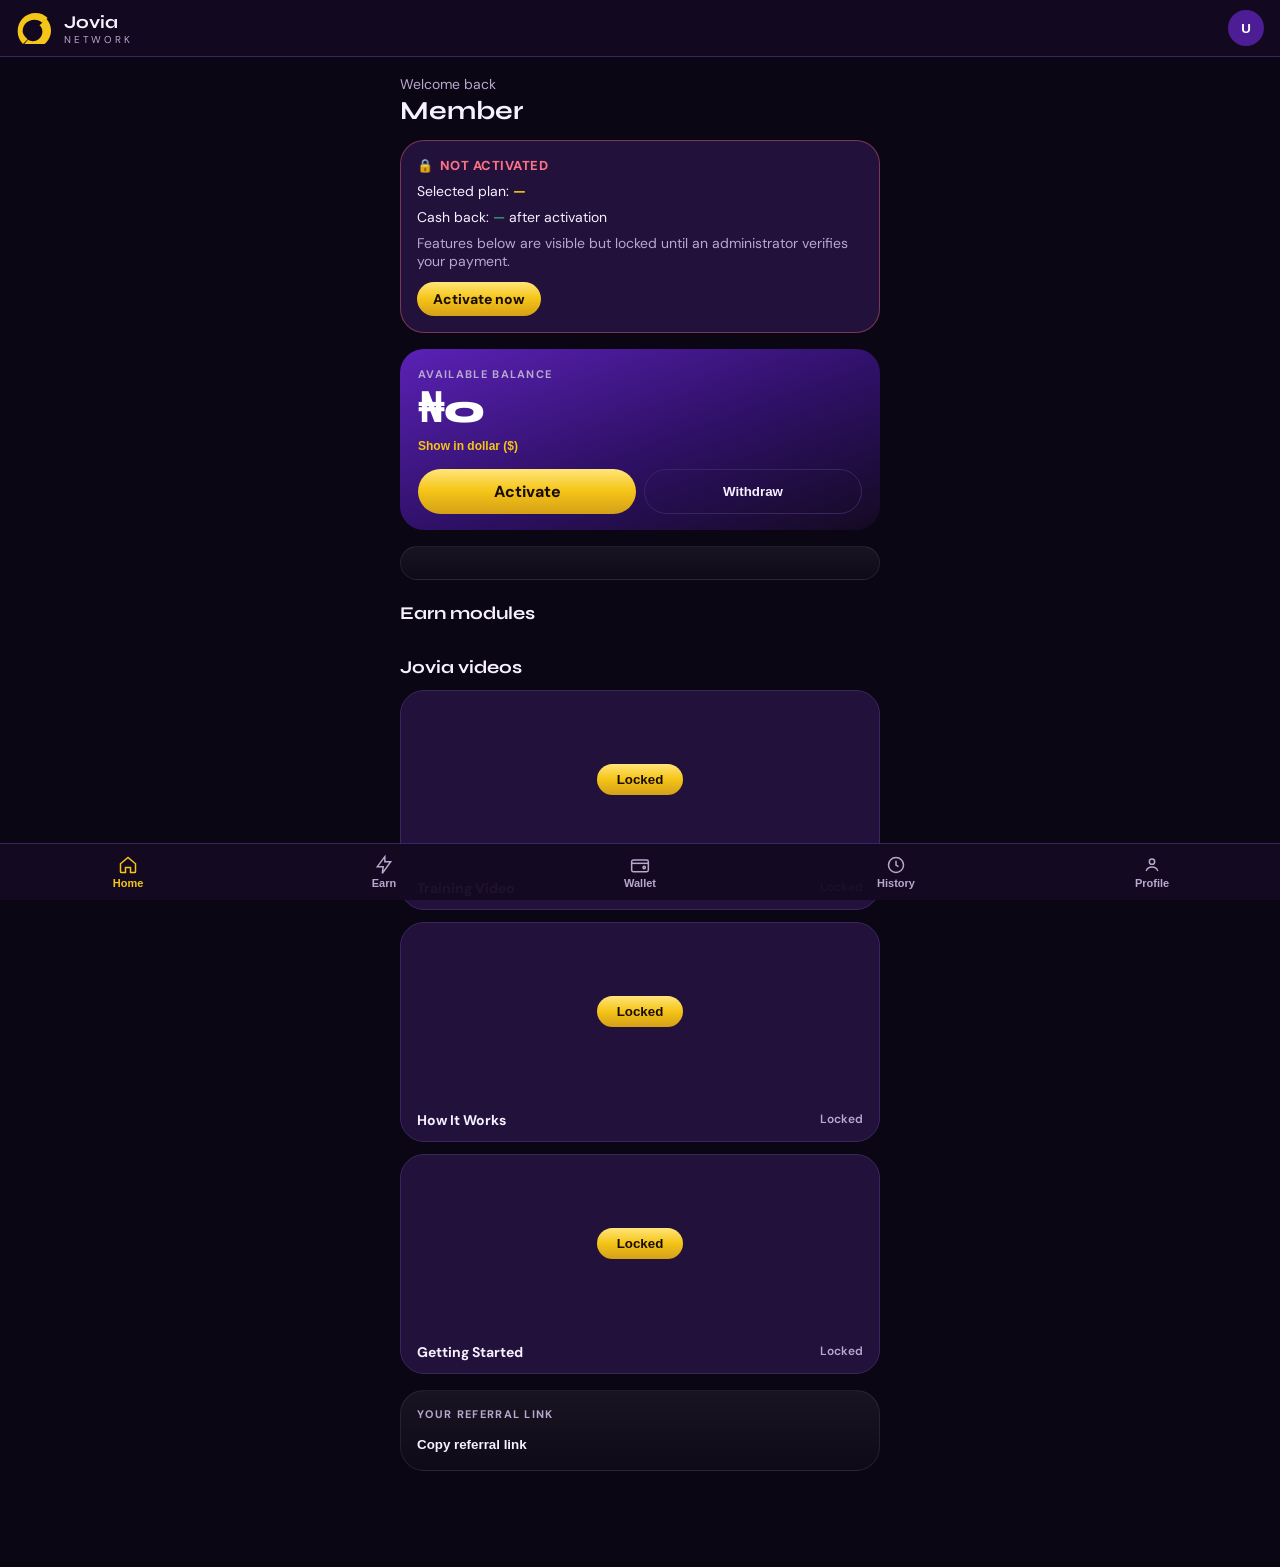
==== dashboard.html @ 7bcab1d8 "Add files via upload" ====
<!DOCTYPE html>
<html lang="en">
<head>
  <meta charset="UTF-8" />
  <meta name="viewport" content="width=device-width, initial-scale=1" />
  <title>Dashboard · Jovia</title>
  <link rel="stylesheet" href="style.css" />
</head>
<body class="dash-body">
  <header class="dash-top">
    <a class="logo" href="dashboard.html">
      <svg viewBox="0 0 48 36" aria-hidden="true"><path d="M8 22c0-8 6-14 14-14 4 0 7 1.4 9.5 3.8L38 6c-3.6-3.7-8.6-6-14.5-6C11.3 0 2 9.4 2 22c0 6.2 2.4 11.4 6.3 15.2L14 31.4C10.4 28.5 8 25.5 8 22Zm20.2-7.4c2.2 2 3.5 4.6 3.5 7.6 0 6.4-5.1 11.6-11.4 11.6-2.2 0-4.2-.6-5.9-1.7L9.2 38C12.5 40.6 16.6 42 21 42c11.6 0 21-9.4 21-21 0-5.3-2-10.1-5.3-13.8l-8.5 7.4Z" fill="#F5C518"/></svg>
      <span><b>Jovia</b><small>Network</small></span>
    </a>
    <button class="avatar" type="button" onclick="signOut()" title="Sign out" id="avatar">U</button>
  </header>

  <main class="dash-main">
    <section id="tab-home">
      <p class="welcome">Welcome back</p>
      <h1 class="dash-name" id="name">Member</h1>

      <div class="status-card" id="status-card">
        <p class="status-line lock" id="status"><span class="ico-lock"></span> NOT ACTIVATED</p>
        <p class="status-meta">Selected plan: <span class="gold-text" id="plan">—</span></p>
        <p class="status-meta">Cash back: <span class="ok" id="cashback">—</span> <span id="cashback-note">after activation</span></p>
        <p class="status-help" id="status-help">Features below are visible but locked until an administrator verifies your payment.</p>
        <a class="gold-btn dash-btn" id="activate-btn" href="activation.html">Activate now</a>
      </div>

      <div class="bal">
        <p class="bal-label">Available balance</p>
        <p class="bal-amount" id="balance">₦0</p>
        <button class="usd-toggle" type="button" id="usd-toggle" onclick="toggleUsd()">Show in dollar ($)</button>
        <div class="bal-actions">
          <a class="gold-btn" href="activation.html">Activate</a>
          <button class="ghost-btn" type="button" onclick="showTab('wallet')">Withdraw</button>
        </div>
      </div>

      <div class="feat-card" id="feat-card"></div>

      <h2 class="dash-h2">Earn modules</h2>
      <div class="modules" id="modules"></div>

      <h2 class="dash-h2">Jovia videos</h2>
      <div class="vcard">
        <div class="vrel">
          <video src="videos/celebrity.mp4" muted playsinline preload="metadata"></video>
          <button class="vlock" type="button" onclick="lockNote()">Locked</button>
        </div>
        <div class="vmeta"><span>Training Video</span><span class="vmeta-lock">Locked</span></div>
      </div>
      <div class="vcard">
        <div class="vrel">
          <video src="videos/games.mp4" muted playsinline preload="metadata"></video>
          <button class="vlock" type="button" onclick="lockNote()">Locked</button>
        </div>
        <div class="vmeta"><span>How It Works</span><span class="vmeta-lock">Locked</span></div>
      </div>
      <div class="vcard">
        <div class="vrel">
          <video src="videos/celebrity.mp4" muted playsinline preload="metadata"></video>
          <button class="vlock" type="button" onclick="lockNote()">Locked</button>
        </div>
        <div class="vmeta"><span>Getting Started</span><span class="vmeta-lock">Locked</span></div>
      </div>

      <div class="ref-card" id="ref-wrap">
        <p class="bal-label">Your referral link</p>
        <p class="ref-link" id="ref"></p>
        <button class="copy-ref" type="button" onclick="copyRef()">Copy referral link</button>
      </div>
    </section>

    <section id="tab-earn" class="hidden">
      <h1 class="dash-name">Earn</h1>
      <p class="muted" id="earn-help">Activate a plan to unlock earning modules.</p>
      <p id="earn-cash"></p>
      <div id="earn-list"></div>
    </section>

    <section id="tab-wallet" class="hidden">
      <h1 class="dash-name">Wallet</h1>
      <div class="wallet-bal">
        <p class="bal-label">Available balance</p>
        <p class="bal-amount" id="balance2">₦0</p>
        <p class="muted" style="font-size:12px">Minimum withdrawal ₦15,000</p>
      </div>
      <div class="lock-box">Withdrawal locked. Activation is required before a withdrawal request can be processed.</div>
    </section>

    <section id="tab-history" class="hidden">
      <h1 class="dash-name">History</h1>
      <p class="muted" id="history">No transactions yet.</p>
    </section>

    <section id="tab-profile" class="hidden">
      <h1 class="dash-name">Profile</h1>
      <div class="prof-card" id="profile-rows"></div>
      <a class="violet-btn full" href="https://wa.me/2347086862033" target="_blank" rel="noopener">Contact WhatsApp support</a>
      <p style="text-align:center;margin-top:14px"><a class="muted" href="index.html">Back to website</a></p>
    </section>
  </main>

  <div id="lock-modal" class="lock-modal hidden">
    <div class="lock-modal-card">
      <p>Account activation required to access this feature.</p>
      <a class="gold-btn full" href="activation.html">Activate account</a>
      <button class="ghost-btn full" type="button" onclick="document.getElementById('lock-modal').classList.add('hidden')">Close</button>
    </div>
  </div>

  <nav class="dash-nav">
    <button class="active" type="button" onclick="showTab('home')"><svg viewBox="0 0 24 24"><path d="M3 10.5 12 3l9 7.5V20a1 1 0 0 1-1 1h-5v-6H9v6H4a1 1 0 0 1-1-1z"/></svg>Home</button>
    <button type="button" onclick="showTab('earn')"><svg viewBox="0 0 24 24"><path d="M13 2 4 14h7l-1 8 10-14h-7z"/></svg>Earn</button>
    <button type="button" onclick="showTab('wallet')"><svg viewBox="0 0 24 24"><rect x="2" y="6" width="20" height="14" rx="2"/><path d="M2 10h20"/><circle cx="17" cy="15" r="1.4"/></svg>Wallet</button>
    <button type="button" onclick="showTab('history')"><svg viewBox="0 0 24 24"><circle cx="12" cy="12" r="9"/><path d="M12 7v5l3 2"/></svg>History</button>
    <button type="button" onclick="showTab('profile')"><svg viewBox="0 0 24 24"><circle cx="12" cy="8" r="3.2"/><path d="M5 19c1.4-3 4-4.5 7-4.5S17.6 16 19 19"/></svg>Profile</button>
  </nav>

  <div id="toast" class="toast dash hidden"></div>
  <script src="script.js"></script>
  <script>renderDashboard(); startFeed("dash");</script>
</body>
</html>
---- style.css ----
@import url("https://fonts.googleapis.com/css2?family=DM+Sans:wght@400;500;600;700;800&family=Syne:wght@700;800&display=swap");

:root {
  --bg: #0b0614;
  --bg-soft: #140a22;
  --surface: #1a0d2e;
  --card: #22113a;
  --fg: #f6f0ff;
  --muted: #b7a8ce;
  --primary: #f5c518;
  --primary-fg: #1a0d08;
  --violet: #a855f7;
  --violet-deep: #6d28d9;
  --border: #3b2460;
  --success: #34d399;
  --danger: #fb7185;
}

* { box-sizing: border-box; }
html, body { min-height: 100%; margin: 0; }
body {
  background:
    radial-gradient(1200px 500px at 80% -10%, rgb(168 85 247 / 0.28), transparent 55%),
    radial-gradient(900px 420px at 0% 20%, rgb(245 197 24 / 0.08), transparent 50%),
    linear-gradient(180deg, #12071f 0%, #0b0614 40%, #160a28 100%);
  color: var(--fg);
  font-family: "DM Sans", system-ui, sans-serif;
  -webkit-font-smoothing: antialiased;
}
button:not(:disabled), [role="button"]:not(:disabled) { cursor: pointer; }
a { color: inherit; text-decoration: none; }
img, video { max-width: 100%; display: block; }
h1, h2, h3 { font-family: Syne, sans-serif; margin: 0; }

.wrap { max-width: 1100px; margin: 0 auto; padding: 0 16px 80px; }
.narrow { max-width: 520px; margin: 0 auto; padding: 24px 16px 96px; }
.muted { color: var(--muted); }
.ok { color: var(--success); }
.err { color: var(--danger); font-size: 14px; }
.lock { color: var(--danger); font-weight: 800; }
.hidden { display: none !important; }
.badge {
  color: var(--violet);
  font-weight: 800;
  letter-spacing: .16em;
  font-size: 12px;
  text-transform: uppercase;
}

.topbar {
  position: sticky; top: 0; z-index: 20;
  border-bottom: 1px solid rgb(59 36 96 / .6);
  background: rgb(11 6 20 / .82);
  backdrop-filter: blur(16px);
}
.topbar-inner, .row {
  display: flex; justify-content: space-between; align-items: center; gap: 12px;
}
.topbar-inner { max-width: 1100px; margin: 0 auto; padding: 12px 16px; }

.logo { display: flex; align-items: center; gap: 8px; }
.logo svg { width: 40px; height: 32px; }
.logo b { font-family: Syne, sans-serif; font-size: 18px; }
.logo small { display: block; font-size: 10px; letter-spacing: .28em; text-transform: uppercase; color: var(--muted); }

.gold-btn, .violet-btn, .ghost-btn {
  display: inline-flex; align-items: center; justify-content: center;
  border: 0; border-radius: 999px; padding: 12px 18px;
  font-weight: 800; text-decoration: none; text-align: center;
}
.gold-btn { background: linear-gradient(180deg, #ffe57a 0%, #f5c518 48%, #d4a017 100%); color: var(--primary-fg); }
.violet-btn { background: linear-gradient(90deg, #7c3aed, #c026d3); color: #fff; }
.ghost-btn { background: transparent; border: 1px solid var(--border); color: var(--fg); }

.card, .card-glow {
  background: rgb(26 13 46 / 0.92);
  border: 1px solid var(--border);
  border-radius: 28px;
  padding: 22px;
}
.hero { display: grid; gap: 28px; padding: 36px 0 12px; align-items: center; }
.hero img, .shot { width: 100%; border-radius: 32px; border: 1px solid var(--border); object-fit: cover; }
.hero h1 { font-size: clamp(36px, 6vw, 64px); line-height: 1.05; }
.hero h1 span { color: var(--primary); }
.amount { font-family: Syne, sans-serif; font-size: 42px; font-weight: 800; color: var(--violet); }
.timer { font-family: Syne, sans-serif; font-size: 48px; font-weight: 800; color: var(--danger); }

.stats, .grid2, .grid3, .grid4 { display: grid; gap: 14px; }
@media (min-width: 760px) {
  .hero, .split { grid-template-columns: 1.1fr .9fr; }
  .stats { grid-template-columns: repeat(3, 1fr); }
  .grid2 { grid-template-columns: 1fr 1fr; }
  .grid3 { grid-template-columns: 1fr 1fr 1fr; }
  .grid4 { grid-template-columns: repeat(4, 1fr); }
}

.feature img { height: 180px; width: 100%; object-fit: cover; }
.feature { overflow: hidden; padding: 0; }
.feature .pad { padding: 18px; }
.plan { text-align: left; border: 1px solid var(--border); background: var(--surface); border-radius: 24px; padding: 16px; color: var(--fg); width: 100%; }
.plan.selected { border-color: var(--primary); }
.plan img { height: 140px; width: 100%; object-fit: cover; border-radius: 16px; margin-bottom: 12px; }
.checks { margin: 10px 0 0; padding: 0; list-style: none; }
.checks li { display: flex; gap: 8px; color: var(--muted); font-size: 14px; margin: 6px 0; }
.checks li::before { content: "✓"; color: var(--success); font-weight: 800; }

.pay-acc { text-align: left; border: 1px solid var(--border); background: var(--card); border-radius: 20px; padding: 16px; margin-top: 12px; }
.pay-acc.selected { border-color: var(--primary); }
.acc-no { color: var(--primary); font-weight: 800; letter-spacing: .16em; font-size: 18px; background: none; border: 0; padding: 0; }

input, select {
  width: 100%; margin-top: 6px; padding: 12px 14px; border-radius: 16px;
  border: 1px solid var(--border); background: var(--bg); color: var(--fg);
}
label { display: block; margin: 12px 0; font-size: 14px; font-weight: 600; }
.full { width: 100%; }

.bal { background: linear-gradient(135deg, var(--violet-deep), var(--bg-soft)); border-radius: 24px; padding: 20px; }
.modules { display: grid; grid-template-columns: 1fr 1fr; gap: 12px; }
.mod { position: relative; text-align: left; padding: 16px; }
.mod small { color: var(--primary); font-size: 11px; font-weight: 800; letter-spacing: .12em; text-transform: uppercase; }
.vwrap { overflow: hidden; border-radius: 24px; border: 1px solid var(--border); background: var(--card); margin-top: 12px; }
.vwrap video { height: 180px; width: 100%; object-fit: cover; }
.vwrap p { padding: 12px 14px; margin: 0; font-weight: 700; }

.nav {
  position: sticky; bottom: 0; display: grid; grid-template-columns: repeat(5, 1fr);
  background: var(--surface); border-top: 1px solid var(--border);
}
.nav a, .nav button {
  text-align: center; padding: 12px 4px; font-size: 11px; text-decoration: none;
  color: var(--muted); background: none; border: 0; font-weight: 700;
}
.nav a.active, .nav button.active { color: var(--primary); }

footer { margin-top: 48px; border-top: 1px solid var(--border); padding: 28px 16px; text-align: center; background: rgb(20 10 34 / .8); }
.faq { width: 100%; text-align: left; margin-top: 8px; }
.kicker { color: var(--primary); font-weight: 800; letter-spacing: .28em; font-size: 12px; text-transform: uppercase; }
.cta { display: flex; flex-wrap: wrap; gap: 10px; margin-top: 22px; }

.toast {
  position: fixed;
  left: 12px;
  z-index: 40;
  pointer-events: none;
  box-shadow: 0 16px 40px rgb(0 0 0 / .35);
}
.toast.home {
  bottom: 16px;
  width: min(22rem, calc(100% - 24px));
  background: #f6f0ff;
  color: #140a22;
  border: 1px solid rgb(168 85 247 / .4);
  border-radius: 16px;
  padding: 10px 12px;
}
.toast.home .feed-kicker {
  display: flex; align-items: center; gap: 6px;
  font-size: 11px; font-weight: 800; letter-spacing: .14em;
  text-transform: uppercase; color: #6d28d9; margin: 0 0 4px;
}
.toast.home .who { margin: 0; font-size: 13px; font-weight: 700; color: #1a0d2e; }
.toast.home .meta { margin: 2px 0 0; font-size: 12px; color: #7c6b93; }
.toast.dash {
  bottom: 80px;
  width: min(18rem, calc(100% - 24px));
  background: rgb(26 13 46 / .96);
  color: var(--fg);
  border: 1px solid var(--border);
  border-radius: 16px;
  padding: 8px 10px;
}
.toast.dash .row-toast { display: flex; gap: 8px; align-items: flex-start; }
.toast.dash .coin {
  width: 32px; height: 32px; border-radius: 999px; flex: 0 0 32px;
  display: grid; place-items: center; background: rgb(52 211 153 / .15); color: var(--success);
  font-size: 14px;
}
.toast.dash .who { margin: 0; font-size: 13px; font-weight: 800; }
.toast.dash .meta { margin: 1px 0 0; font-size: 11px; color: var(--muted); line-height: 1.35; }

.dash-body { background: var(--bg); }
.dash-top {
  position: sticky; top: 0; z-index: 20;
  display: flex; align-items: center; justify-content: space-between;
  padding: 10px 16px;
  border-bottom: 1px solid var(--border);
  background: rgb(20 10 34 / .92);
  backdrop-filter: blur(16px);
}
.avatar {
  width: 36px; height: 36px; border-radius: 999px; border: 0;
  background: #4c1d95; color: #fff; font-weight: 800;
}
.dash-main { max-width: 512px; margin: 0 auto; padding: 18px 16px 96px; }
.welcome { margin: 0; color: var(--muted); font-size: 14px; }
.dash-name { font-size: 26px; margin: 2px 0 14px; }
.status-card {
  border: 1px solid rgb(251 113 133 / .4);
  background: var(--card);
  border-radius: 24px;
  padding: 16px;
}
.status-line { display: flex; align-items: center; gap: 6px; margin: 0; font-size: 13px; font-weight: 800; letter-spacing: .04em; }
.status-meta { margin: 8px 0 0; font-size: 14px; }
.gold-text { color: var(--primary); font-weight: 800; }
.status-help { margin: 8px 0 0; font-size: 14px; color: var(--muted); }
.dash-btn { margin-top: 12px; width: auto; padding: 8px 16px; font-size: 14px; }
.bal { background: linear-gradient(160deg, #5b21b6 0%, #2e1065 55%, #140a22 100%); border-radius: 24px; padding: 18px 18px 16px; margin-top: 16px; }
.bal-label { margin: 0; font-size: 11px; font-weight: 700; letter-spacing: .12em; text-transform: uppercase; color: var(--muted); }
.bal-amount { font-family: Syne, sans-serif; font-size: 40px; font-weight: 800; margin: 4px 0 0; color: #fff; }
.usd-toggle { background: none; border: 0; color: var(--primary); font-size: 12px; font-weight: 700; padding: 6px 0; }
.bal-actions { display: grid; grid-template-columns: 1fr 1fr; gap: 8px; margin-top: 10px; }
.feat-card, .prof-card, .wallet-bal, .ref-card {
  background: linear-gradient(180deg, rgb(255 255 255 / .06), rgb(255 255 255 / .02));
  border: 1px solid rgb(255 255 255 / .08);
  border-radius: 24px;
  padding: 16px;
  margin-top: 16px;
}
.feat-card h2 { font-size: 18px; margin-bottom: 10px; }
.feat-list { list-style: none; margin: 0; padding: 0; }
.feat-list li { display: flex; gap: 8px; color: var(--muted); font-size: 14px; margin: 8px 0; line-height: 1.35; }
.feat-list li svg { width: 16px; height: 16px; flex: 0 0 16px; margin-top: 2px; stroke: var(--muted); fill: none; }
.dash-h2 { font-size: 18px; margin: 22px 0 10px; }
.modules { display: grid; grid-template-columns: 1fr 1fr; gap: 12px; }
.mod {
  position: relative; text-align: left; padding: 16px;
  background: linear-gradient(180deg, rgb(255 255 255 / .06), rgb(255 255 255 / .02));
  border: 1px solid rgb(255 255 255 / .08);
  border-radius: 18px; color: var(--fg);
}
.mod svg.ico { width: 22px; height: 22px; stroke: var(--primary); fill: none; stroke-width: 1.8; }
.mod .lk { position: absolute; right: 12px; top: 12px; width: 16px; height: 16px; stroke: var(--muted); fill: none; }
.mod div { margin-top: 8px; font-size: 13px; font-weight: 800; }
.mod small { display: block; margin-top: 4px; color: var(--primary); font-size: 11px; font-weight: 800; letter-spacing: .12em; }
.vcard { overflow: hidden; border-radius: 24px; border: 1px solid var(--border); background: var(--card); margin-top: 12px; }
.vrel { position: relative; }
.vrel video { height: 176px; width: 100%; object-fit: cover; filter: brightness(.5); }
.vlock {
  position: absolute; inset: 0; margin: auto; width: max-content; height: max-content;
  background: linear-gradient(180deg, #ffe57a 0%, #f5c518 48%, #d4a017 100%);
  color: var(--primary-fg); border: 0; border-radius: 999px; padding: 8px 20px; font-weight: 800;
}
.vmeta { display: flex; justify-content: space-between; padding: 12px 16px; font-size: 14px; font-weight: 700; }
.vmeta-lock { color: var(--muted); font-size: 12px; font-weight: 600; }
.ref-link { color: var(--primary); font-weight: 700; font-size: 14px; word-break: break-all; margin: 6px 0 0; }
.copy-ref { background: none; border: 0; color: var(--fg); font-weight: 700; padding: 10px 0 0; }
.dash-nav {
  position: fixed; left: 0; right: 0; bottom: 0; z-index: 30;
  display: grid; grid-template-columns: repeat(5, 1fr);
  background: rgb(20 10 34 / .96);
  border-top: 1px solid var(--border);
  padding-bottom: env(safe-area-inset-bottom);
}
.dash-nav button {
  min-height: 56px; background: none; border: 0; color: var(--muted);
  display: flex; flex-direction: column; align-items: center; justify-content: center; gap: 2px;
  font-size: 11px; font-weight: 700;
}
.dash-nav button svg { width: 20px; height: 20px; stroke: currentColor; fill: none; stroke-width: 1.8; }
.dash-nav button.active { color: var(--primary); }
.lock-box { margin-top: 16px; border: 1px solid rgb(251 113 133 / .4); border-radius: 16px; padding: 14px; font-size: 14px; }
.lock-modal { position: fixed; inset: 0; z-index: 50; background: rgb(11 6 20 / .8); display: grid; place-items: center; padding: 16px; }
.lock-modal-card { width: min(360px, 100%); background: var(--card); border: 1px solid var(--border); border-radius: 24px; padding: 20px; text-align: center; }
.earn-row {
  width: 100%; display: flex; justify-content: space-between; align-items: center;
  text-align: left; margin-top: 10px; padding: 14px; border-radius: 16px;
  background: linear-gradient(180deg, rgb(255 255 255 / .06), rgb(255 255 255 / .02));
  border: 1px solid rgb(255 255 255 / .08); color: var(--fg);
}
.earn-row small { display: block; color: var(--muted); font-weight: 500; }
.prof-card .prow { display: flex; justify-content: space-between; gap: 12px; padding: 10px 0; border-bottom: 1px solid rgb(59 36 96 / .6); font-size: 14px; }
.prof-card .prow:last-child { border: 0; }
.ico-lock::before { content: "🔒"; font-size: 13px; }
.pw-wrap { position: relative; display: block; }
.pw-wrap input { padding-right: 44px; }
.eye {
  position: absolute; right: 12px; top: 50%; transform: translateY(-50%);
  background: none; border: 0; color: var(--muted); padding: 0; width: 24px; height: 24px;
}
.eye svg { width: 20px; height: 20px; stroke: currentColor; fill: none; }
.stat { font-family: Syne, sans-serif; font-size: 32px; font-weight: 800; color: var(--primary); }
.sec { padding: 40px 0 8px; }
.lead { max-width: 640px; margin: 8px 0 18px; }
.copy p { color: var(--muted); line-height: 1.65; margin: 0 0 12px; }
.copy strong { color: var(--fg); }
.split { display: grid; gap: 22px; margin-top: 18px; align-items: start; }
.pkg img { width: 100%; height: 160px; object-fit: cover; border-radius: 16px; margin-bottom: 12px; }
.pkg-head { display: flex; justify-content: space-between; align-items: baseline; }
.pkg-head h3 { color: var(--primary); }
.pkg-price { font-family: Syne, sans-serif; font-size: 30px; font-weight: 800; margin: 8px 0 0; }
.tiny { font-size: 11px; font-weight: 800; letter-spacing: .14em; text-transform: uppercase; margin: 14px 0 6px; }
.tiny.violet { color: var(--violet); }
.tiny.gold { color: var(--primary); }
.gold-text { color: var(--primary); font-weight: 800; }
.support { display: grid; padding: 0; overflow: hidden; }
.support img { height: 220px; object-fit: cover; }
.faq-sec { max-width: 760px; }
.faq { display: flex; justify-content: space-between; align-items: center; width: 100%; text-align: left; margin-top: 8px; font-weight: 700; }
.faq span { color: var(--primary); }
.faq-a { margin: 0; padding: 4px 8px 12px; color: var(--muted); font-size: 14px; line-height: 1.6; }
.cta-bar { display: flex; flex-wrap: wrap; justify-content: space-between; gap: 16px; align-items: center; }
.hide-sm { display: none; }
@media (min-width: 760px) {
  .hide-sm { display: inline-flex; }
  .split, .support { grid-template-columns: 1.1fr .9fr; }
  .support img { height: 100%; }
}
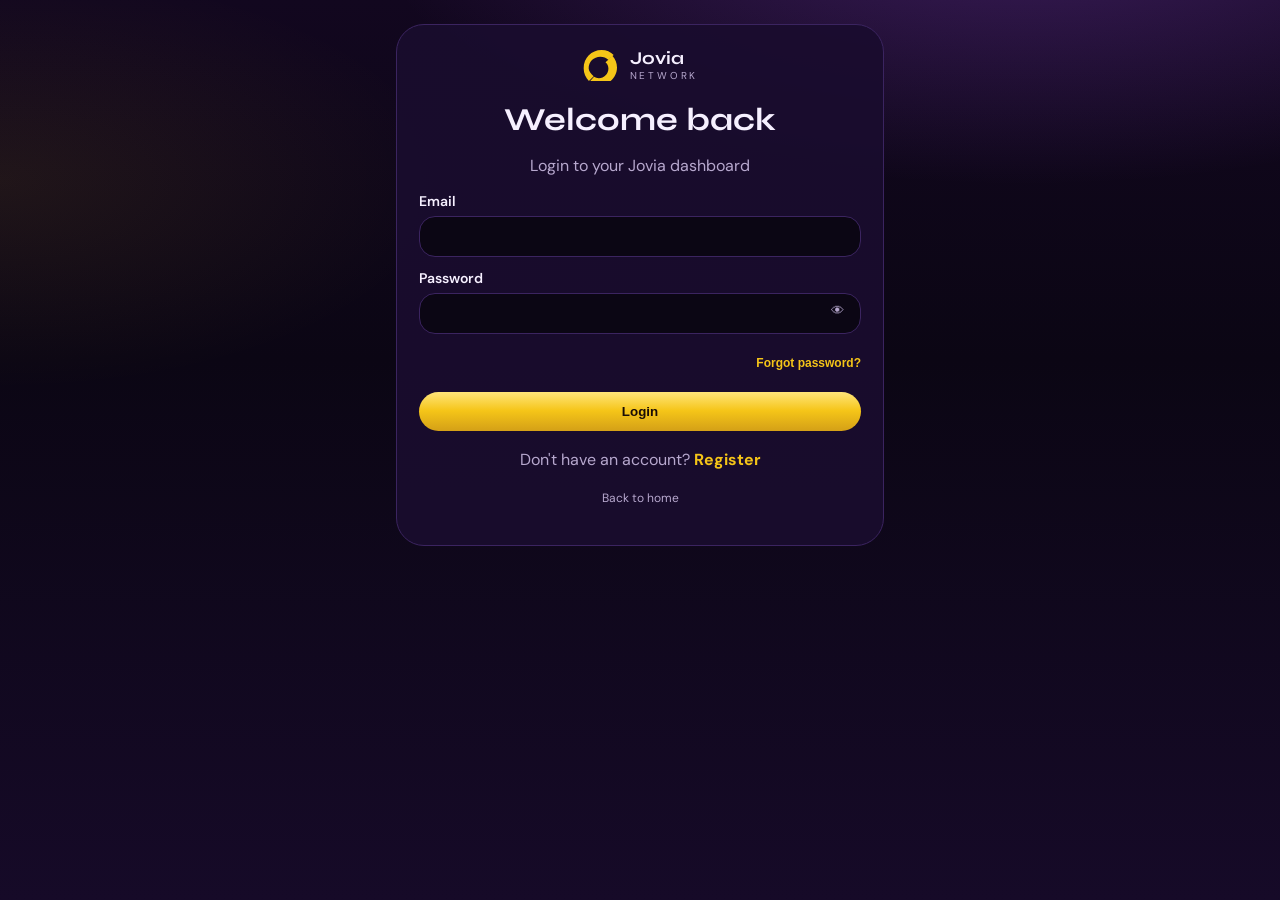
==== commit d7a469e3: "Update WhatsApp support contact number" ====
--- a/dashboard.html
+++ b/dashboard.html
@@ -98,7 +98,7 @@
     <section id="tab-profile" class="hidden">
       <h1 class="dash-name">Profile</h1>
       <div class="prof-card" id="profile-rows"></div>
-      <a class="violet-btn full" href="https://wa.me/2347086862033" target="_blank" rel="noopener">Contact WhatsApp support</a>
+      <a class="violet-btn full" href="https://wa.me/2348101137540" target="_blank" rel="noopener">Contact WhatsApp support</a>
       <p style="text-align:center;margin-top:14px"><a class="muted" href="index.html">Back to website</a></p>
     </section>
   </main>
--- a/style.css
+++ b/style.css
@@ -306,6 +306,4 @@
   .hide-sm { display: inline-flex; }
   .split, .support { grid-template-columns: 1.1fr .9fr; }
   .support img { height: 100%; }
-}
-
-
+       }
